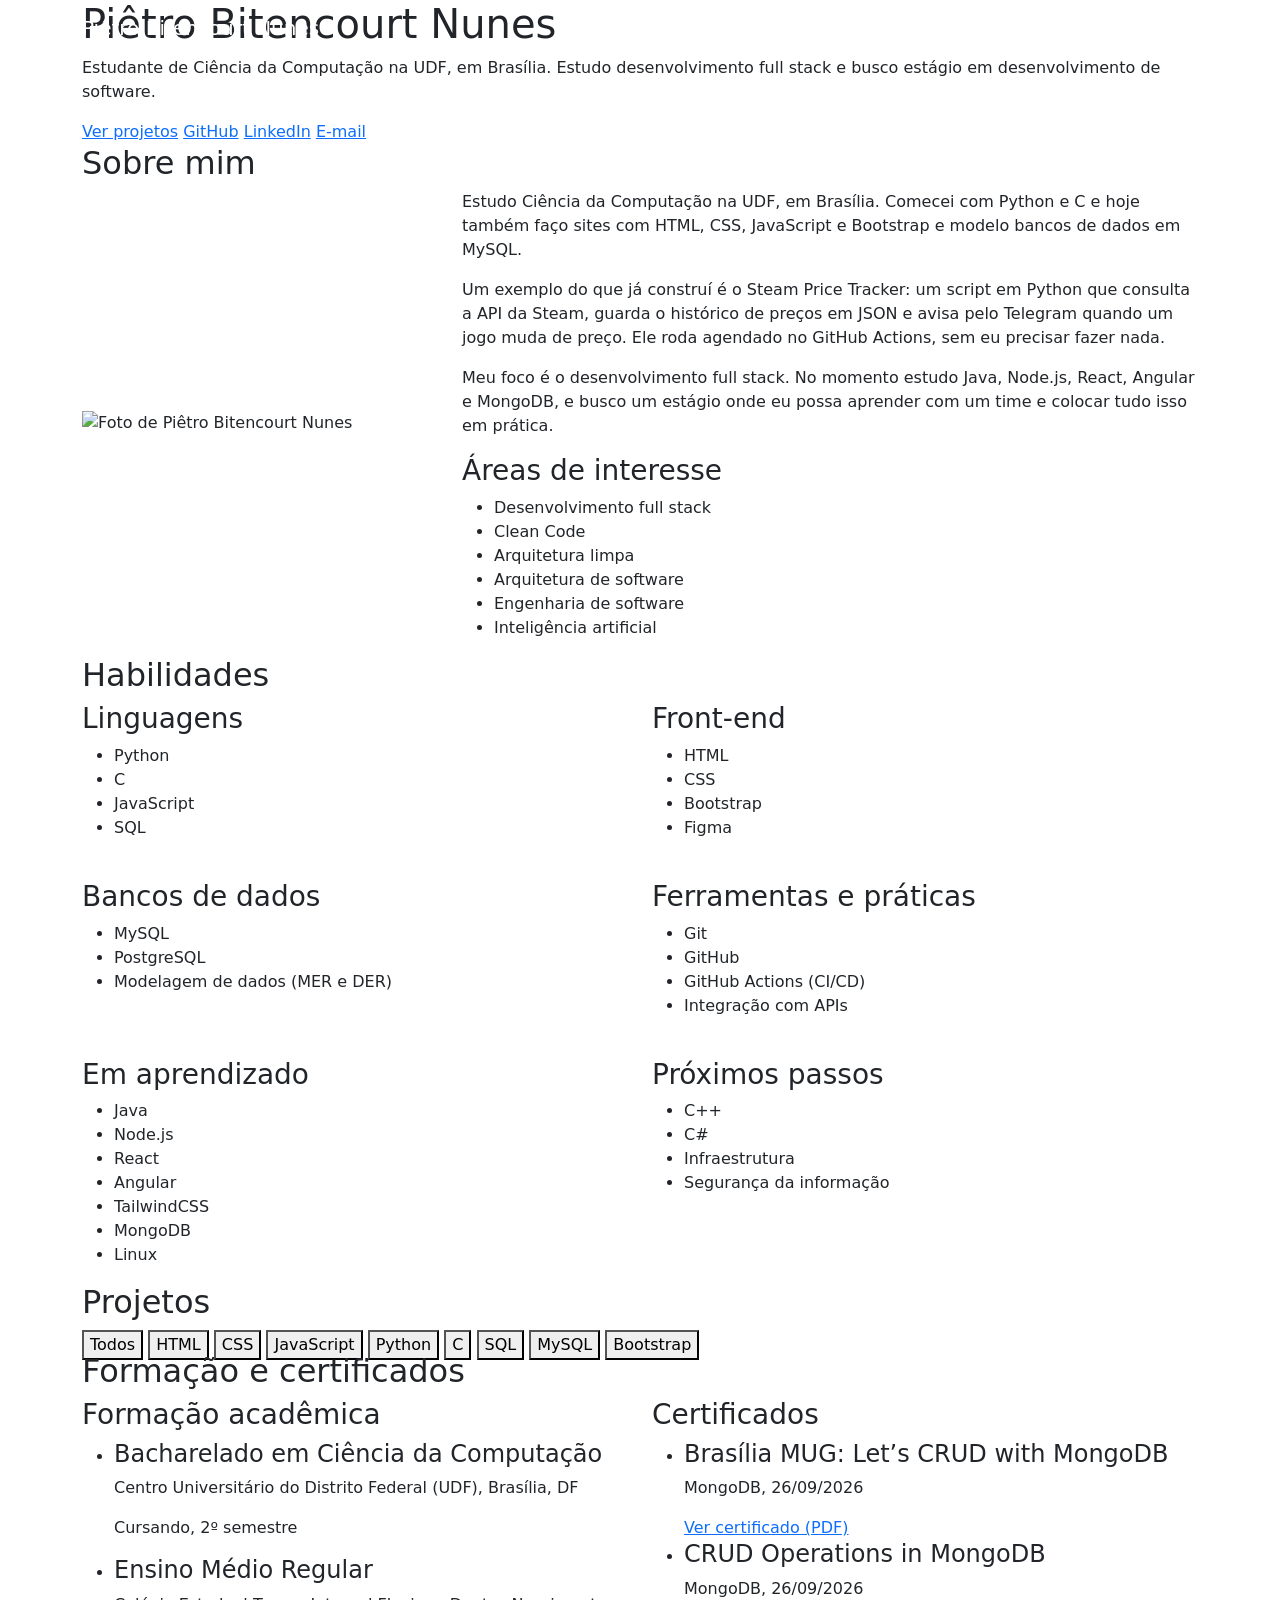
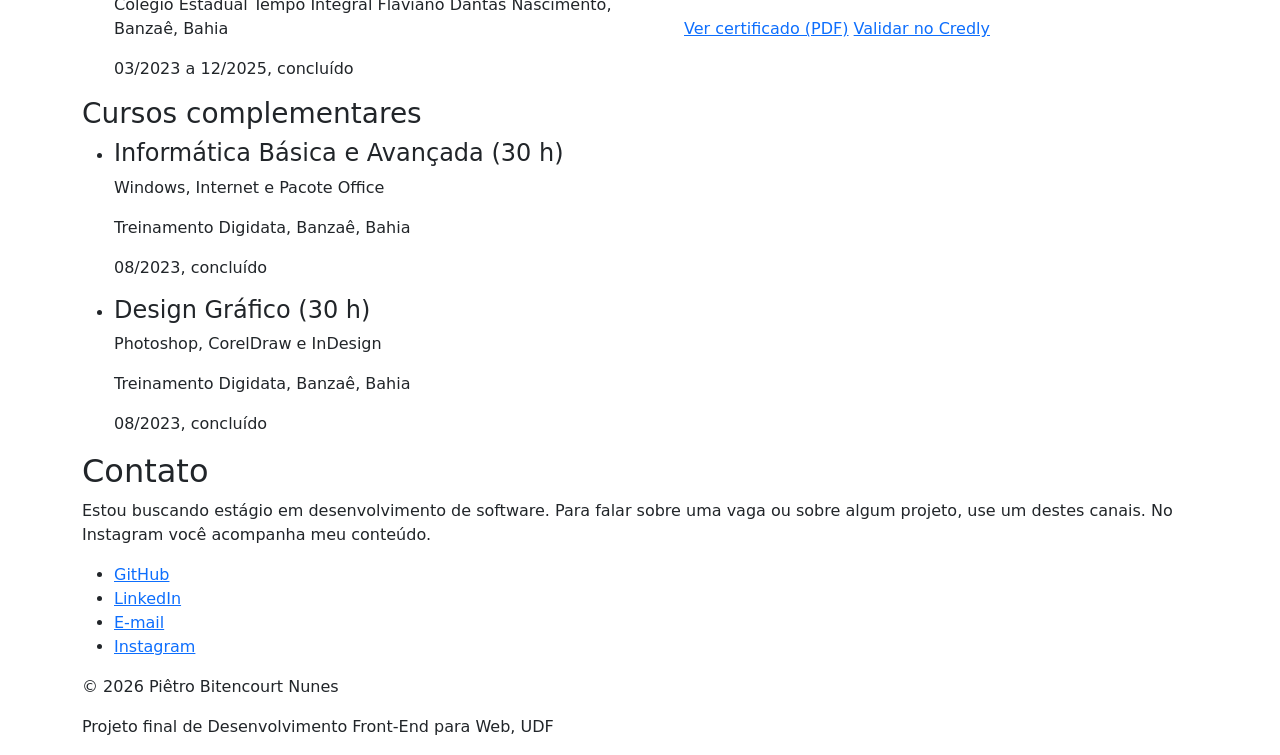
==== 05-portfolio/index.html @ f3954d25 "feat: implementa o código index.html, com código base" ====
<!DOCTYPE html>
<!--
  ============================================================
  PORTFÓLIO — Piêtro Bitencourt Nunes
  Projeto Final · Desenvolvimento Front-End para Web
  ============================================================
  Classes sem estilo do Bootstrap (inicio-links, lista-chips, lista-formacao,
  lista-certificados, lista-contatos, filtros, btn-filtro...) são "ganchos"
  para o css/style.css. Os ids são ganchos para o js/main.js.
-->
<html lang="pt-BR">

<head>
  <meta charset="UTF-8">
  <meta name="viewport" content="width=device-width, initial-scale=1">
  <!-- Cor da barra do navegador no celular (mesmo azul-marinho do site). -->
  <meta name="theme-color" content="#0F1B33">
  <title>Piêtro Bitencourt Nunes — Portfólio</title>
  <meta name="description" content="Portfólio de Piêtro Bitencourt Nunes, estudante de Ciência da Computação na UDF com foco em desenvolvimento full stack.">

  <link rel="icon" href="img/favicon.svg" type="image/svg+xml">
  <link rel="icon" href="img/favicon.png" sizes="192x192">
  <link rel="apple-touch-icon" href="img/apple-touch-icon.png">

  <!-- Fontes: só os pesos que o site usa (carrega mais rápido). -->
  <link rel="preconnect" href="https://fonts.googleapis.com">
  <link rel="preconnect" href="https://fonts.gstatic.com" crossorigin>
  <link href="https://fonts.googleapis.com/css2?family=Newsreader:opsz,wght@6..72,400..700&family=Public+Sans:wght@400..600&display=swap" rel="stylesheet">

  <link href="https://cdn.jsdelivr.net/npm/bootstrap@5.3.9/dist/css/bootstrap.min.css" rel="stylesheet" integrity="sha384-yEPZ7jP9S0QKiUQ0m3jjsO4ProIW7wvR9gXkI7JOGa2XVsw53Yke2bsdkBbjmmiX" crossorigin="anonymous">

  <link rel="stylesheet" href="css/style.css">
</head>

<body>

  <a class="visually-hidden-focusable" href="#conteudo">Pular para o conteúdo</a>

  <!-- ============ CABEÇALHO / MENU ============ -->
  <header>
    <nav class="navbar navbar-expand-lg fixed-top" data-bs-theme="dark" aria-label="Navegação principal">
      <div class="container">
        <a class="navbar-brand" href="#inicio">Piêtro Bitencourt Nunes</a>

        <button class="navbar-toggler" type="button" data-bs-toggle="collapse" data-bs-target="#menu"
          aria-controls="menu" aria-expanded="false" aria-label="Abrir ou fechar o menu">
          <span class="navbar-toggler-icon"></span>
        </button>

        <div class="collapse navbar-collapse" id="menu">
          <ul class="navbar-nav ms-auto">
            <li class="nav-item"><a class="nav-link" href="#sobre">Sobre mim</a></li>
            <li class="nav-item"><a class="nav-link" href="#habilidades">Habilidades</a></li>
            <li class="nav-item"><a class="nav-link" href="#projetos">Projetos</a></li>
            <li class="nav-item"><a class="nav-link" href="#formacao">Formação</a></li>
            <li class="nav-item"><a class="nav-link" href="#contato">Contato</a></li>
          </ul>
        </div>
      </div>
    </nav>
  </header>


  <main id="conteudo">

    <!-- ---------- INÍCIO ---------- -->
    <section id="inicio">
      <div class="container">
        <h1>Piêtro Bitencourt Nunes</h1>
        <p class="inicio-texto">Estudante de Ciência da Computação na UDF, em Brasília. Estudo desenvolvimento full stack e busco estágio em desenvolvimento de software.</p>

        <div class="inicio-links">
          <a href="#projetos">Ver projetos</a>
          <a href="https://github.com/pietrobitencourt" target="_blank" rel="noopener">GitHub</a>
          <a href="https://www.linkedin.com/in/piiettrosz/" target="_blank" rel="noopener">LinkedIn</a>
          <a href="mailto:pietronbitencourt@gmail.com">E-mail</a>
        </div>
      </div>
    </section>

    <!-- ---------- SOBRE MIM ---------- -->
    <section id="sobre">
      <div class="container">
        <h2>Sobre mim</h2>

        <div class="row align-items-center g-4">
          <div class="col-md-4">
            <img src="img/perfil.jpg" alt="Foto de Piêtro Bitencourt Nunes" class="img-fluid" width="420" height="420">
          </div>
          <div class="col-md-8">
            <p>Estudo Ciência da Computação na UDF, em Brasília. Comecei com Python e C e hoje também faço sites com HTML, CSS, JavaScript e Bootstrap e modelo bancos de dados em MySQL.</p>
            <p>Um exemplo do que já construí é o Steam Price Tracker: um script em Python que consulta a API da Steam, guarda o histórico de preços em JSON e avisa pelo Telegram quando um jogo muda de preço. Ele roda agendado no GitHub Actions, sem eu precisar fazer nada.</p>
            <p>Meu foco é o desenvolvimento full stack. No momento estudo Java, Node.js, React, Angular e MongoDB, e busco um estágio onde eu possa aprender com um time e colocar tudo isso em prática.</p>

            <h3>Áreas de interesse</h3>
            <ul class="lista-chips">
              <li>Desenvolvimento full stack</li>
              <li>Clean Code</li>
              <li>Arquitetura limpa</li>
              <li>Arquitetura de software</li>
              <li>Engenharia de software</li>
              <li>Inteligência artificial</li>
            </ul>
          </div>
        </div>
      </div>
    </section>

    <!-- ---------- HABILIDADES ---------- -->
    <section id="habilidades">
      <div class="container">
        <h2>Habilidades</h2>

        <!-- Um único row com todos os blocos: no desktop ficam dois por linha. -->
        <div class="row g-4">
          <div class="col-md-6">
            <h3>Linguagens</h3>
            <ul class="lista-chips">
              <li>Python</li>
              <li>C</li>
              <li>JavaScript</li>
              <li>SQL</li>
            </ul>
          </div>

          <div class="col-md-6">
            <h3>Front-end</h3>
            <ul class="lista-chips">
              <li>HTML</li>
              <li>CSS</li>
              <li>Bootstrap</li>
              <li>Figma</li>
            </ul>
          </div>

          <div class="col-md-6">
            <h3>Bancos de dados</h3>
            <ul class="lista-chips">
              <li>MySQL</li>
              <li>PostgreSQL</li>
              <li>Modelagem de dados (MER e DER)</li>
            </ul>
          </div>

          <div class="col-md-6">
            <h3>Ferramentas e práticas</h3>
            <ul class="lista-chips">
              <li>Git</li>
              <li>GitHub</li>
              <li>GitHub Actions (CI/CD)</li>
              <li>Integração com APIs</li>
            </ul>
          </div>

          <div class="col-md-6">
            <h3>Em aprendizado</h3>
            <ul class="lista-chips">
              <li>Java</li>
              <li>Node.js</li>
              <li>React</li>
              <li>Angular</li>
              <li>TailwindCSS</li>
              <li>MongoDB</li>
              <li>Linux</li>
            </ul>
          </div>

          <div class="col-md-6">
            <h3>Próximos passos</h3>
            <ul class="lista-chips">
              <li>C++</li>
              <li>C#</li>
              <li>Infraestrutura</li>
              <li>Segurança da informação</li>
            </ul>
          </div>
        </div>
      </div>
    </section>


    <!-- ---------- PROJETOS ---------- -->
    <section id="projetos">
      <div class="container">
        <h2>Projetos</h2>

        <!-- aria-pressed informa a leitores de tela qual filtro está ativo (o JS troca true/false). -->
        <div class="filtros" role="group" aria-label="Filtrar projetos por tecnologia">
          <button type="button" class="btn-filtro ativo" data-filtro="todos" aria-pressed="true">Todos</button>
          <button type="button" class="btn-filtro" data-filtro="HTML" aria-pressed="false">HTML</button>
          <button type="button" class="btn-filtro" data-filtro="CSS" aria-pressed="false">CSS</button>
          <button type="button" class="btn-filtro" data-filtro="JavaScript" aria-pressed="false">JavaScript</button>
          <button type="button" class="btn-filtro" data-filtro="Python" aria-pressed="false">Python</button>
          <button type="button" class="btn-filtro" data-filtro="C" aria-pressed="false">C</button>
          <button type="button" class="btn-filtro" data-filtro="SQL" aria-pressed="false">SQL</button>
          <button type="button" class="btn-filtro" data-filtro="MySQL" aria-pressed="false">MySQL</button>
          <button type="button" class="btn-filtro" data-filtro="Bootstrap" aria-pressed="false">Bootstrap</button>
        </div>

        <!-- O JS escreve aqui "Mostrando 3 projetos"; aria-live faz o leitor de tela anunciar a mudança. -->
        <p class="filtros-resumo" id="resumo-filtro" aria-live="polite"></p>

        <!-- Começa vazia: o JS cria um card para cada objeto de js/projetos.js. -->
        <div class="row g-4" id="lista-projetos"></div>
      </div>
    </section>

    <!-- ---------- FORMAÇÃO E CERTIFICADOS ---------- -->
    <section id="formacao">
      <div class="container">
        <h2>Formação e certificados</h2>

        <div class="row g-4">
          <div class="col-md-6">
            <h3>Formação acadêmica</h3>
            <ul class="lista-formacao">
              <li>
                <h4>Bacharelado em Ciência da Computação</h4>
                <p>Centro Universitário do Distrito Federal (UDF), Brasília, DF</p>
                <p>Cursando, 2º semestre</p>
              </li>
              <li>
                <h4>Ensino Médio Regular</h4>
                <p>Colégio Estadual Tempo Integral Flaviano Dantas Nascimento, Banzaê, Bahia</p>
                <p><time datetime="2023-03">03/2023</time> a <time datetime="2025-12">12/2025</time>, concluído</p>
              </li>
            </ul>

            <h3>Cursos complementares</h3>
            <ul class="lista-formacao">
              <li>
                <h4>Informática Básica e Avançada (30 h)</h4>
                <p>Windows, Internet e Pacote Office</p>
                <p>Treinamento Digidata, Banzaê, Bahia</p>
                <p><time datetime="2023-08">08/2023</time>, concluído</p>
              </li>
              <li>
                <h4>Design Gráfico (30 h)</h4>
                <p>Photoshop, CorelDraw e InDesign</p>
                <p>Treinamento Digidata, Banzaê, Bahia</p>
                <p><time datetime="2023-08">08/2023</time>, concluído</p>
              </li>
            </ul>
          </div>

          <div class="col-md-6">
            <h3>Certificados</h3>
            <ul class="lista-certificados">
              <li>
                <h4>Brasília MUG: Let’s CRUD with MongoDB</h4>
                <p>MongoDB, <time datetime="2026-09-26">26/09/2026</time></p>
                <a href="docs/certificado-mongodb-brasilia-mug.pdf" target="_blank" rel="noopener">Ver certificado (PDF)</a>
              </li>
              <li>
                <h4>CRUD Operations in MongoDB</h4>
                <p>MongoDB, <time datetime="2026-09-26">26/09/2026</time></p>
                <a href="docs/certificado-mongodb-crud-operations.pdf" target="_blank" rel="noopener">Ver certificado (PDF)</a>
                <a href="https://www.credly.com/badges/4a0df22b-ad01-4c50-a79a-6b9bf688bc6a" target="_blank" rel="noopener">Validar no Credly</a>
              </li>
            </ul>
          </div>
        </div>
      </div>
    </section>

    <!-- ---------- CONTATO ---------- -->
    <section id="contato">
      <div class="container">
        <h2>Contato</h2>
        <p>Estou buscando estágio em desenvolvimento de software. Para falar sobre uma vaga ou sobre algum projeto, use um destes canais. No Instagram você acompanha meu conteúdo.</p>

        <ul class="lista-contatos">
          <li><a href="https://github.com/pietrobitencourt" target="_blank" rel="noopener">GitHub</a></li>
          <li><a href="https://www.linkedin.com/in/piiettrosz/" target="_blank" rel="noopener">LinkedIn</a></li>
          <li><a href="mailto:pietronbitencourt@gmail.com">E-mail</a></li>
          <li><a href="https://instagram.com/piiettrosz" target="_blank" rel="noopener">Instagram</a></li>
        </ul>
      </div>
    </section>
  </main>

  <!-- ============ RODAPÉ ============ -->
  <footer>
    <div class="container">
      <p>&copy; 2026 Piêtro Bitencourt Nunes</p>
      <p>Projeto final de Desenvolvimento Front-End para Web, UDF</p>
    </div>
  </footer>

  <!-- ============ MODAL DE DETALHES DO PROJETO ============ -->
  <div class="modal fade" id="modal-projeto" tabindex="-1" aria-labelledby="modal-titulo" aria-hidden="true">
    <div class="modal-dialog modal-dialog-centered modal-dialog-scrollable">
      <div class="modal-content">
        <div class="modal-header">
          <h3 class="modal-title fs-5" id="modal-titulo"></h3>
          <button type="button" class="btn-close" data-bs-dismiss="modal" aria-label="Fechar"></button>
        </div>
        <div class="modal-body">
          <p id="modal-descricao"></p>
          <ul id="modal-subprojetos"></ul>
        </div>
        <div class="modal-footer">
          <a id="modal-repo" href="#" target="_blank" rel="noopener">Abrir repositório completo</a>
        </div>
      </div>
    </div>
  </div>


  <script src="https://cdn.jsdelivr.net/npm/bootstrap@5.3.9/dist/js/bootstrap.bundle.min.js" integrity="sha384-WyOxWvTyr1QaMPfiPJSv76iReVthorl5uWlFtZPyK0IEB0hGzo9y5Bp9mYanr8Bu" crossorigin="anonymous"></script>

  <script src="js/projetos.js" defer></script>
  <script src="js/main.js" defer></script>
</body>

</html>
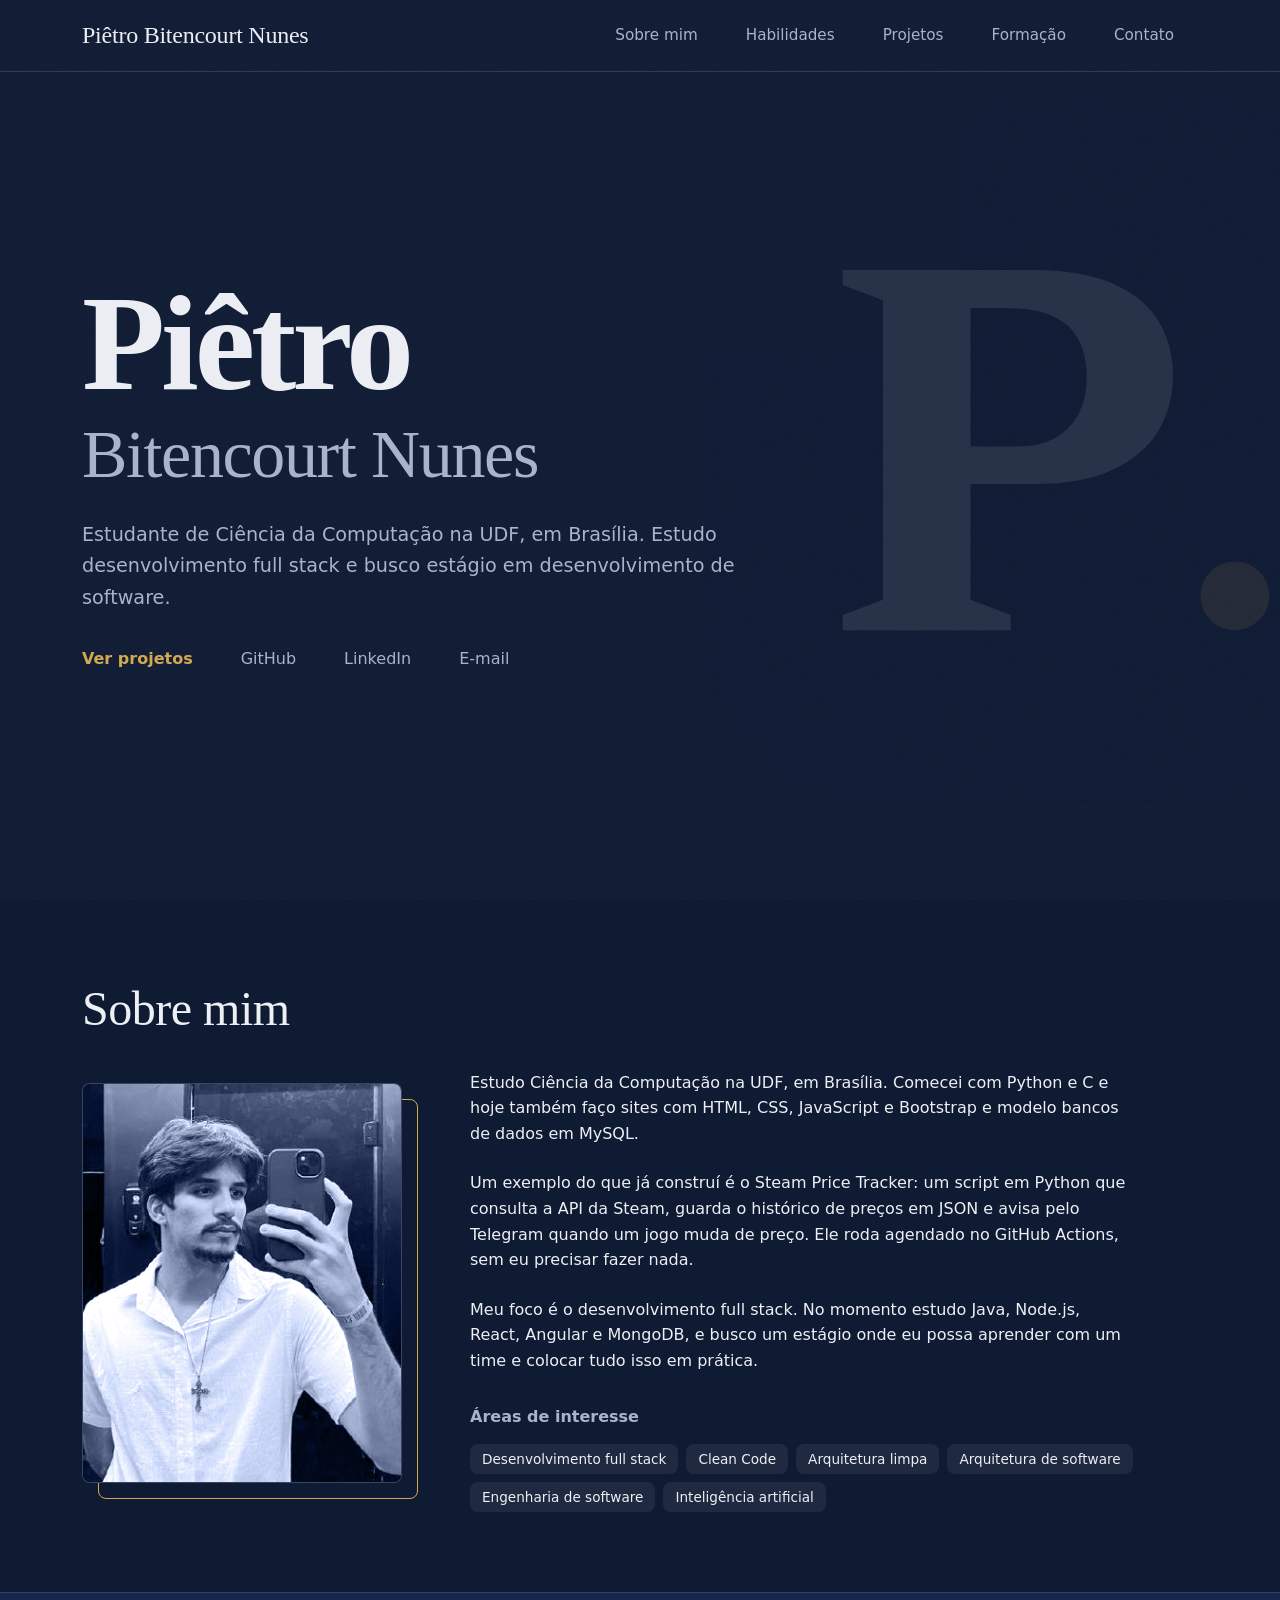
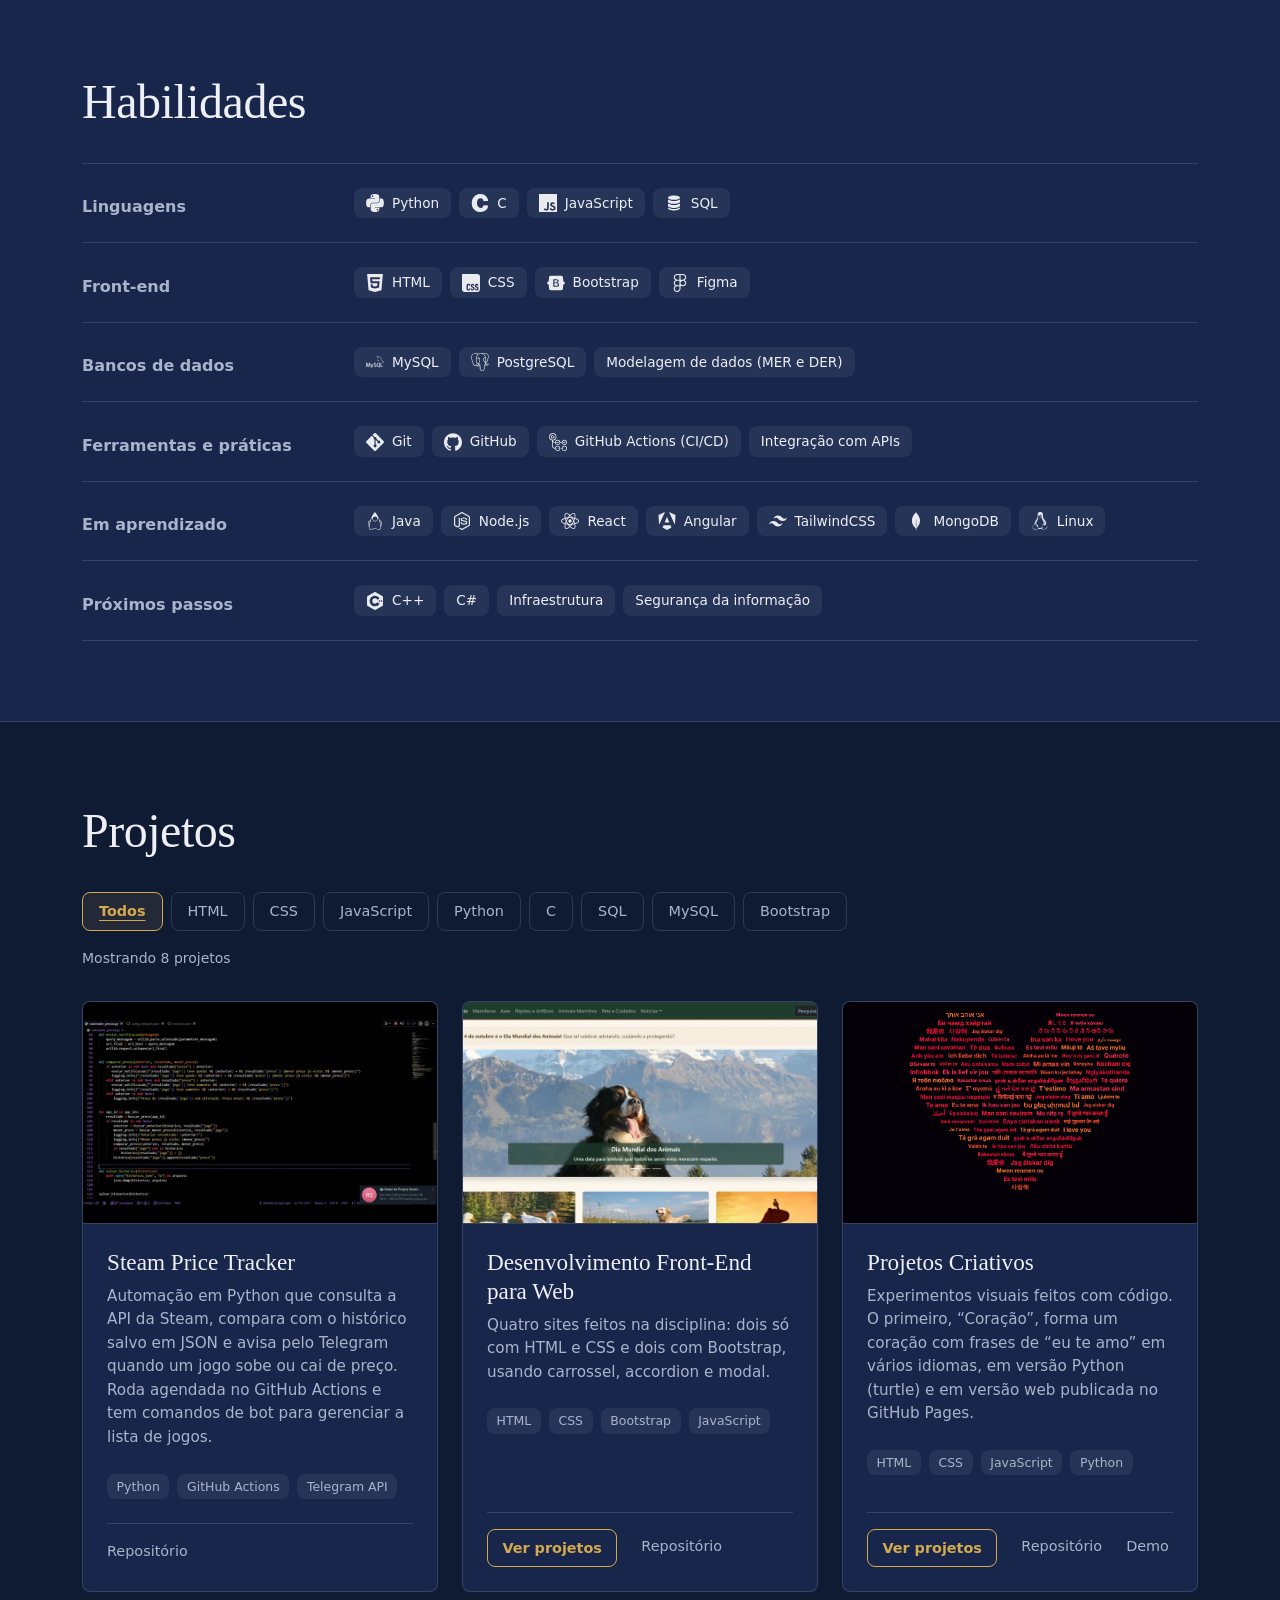
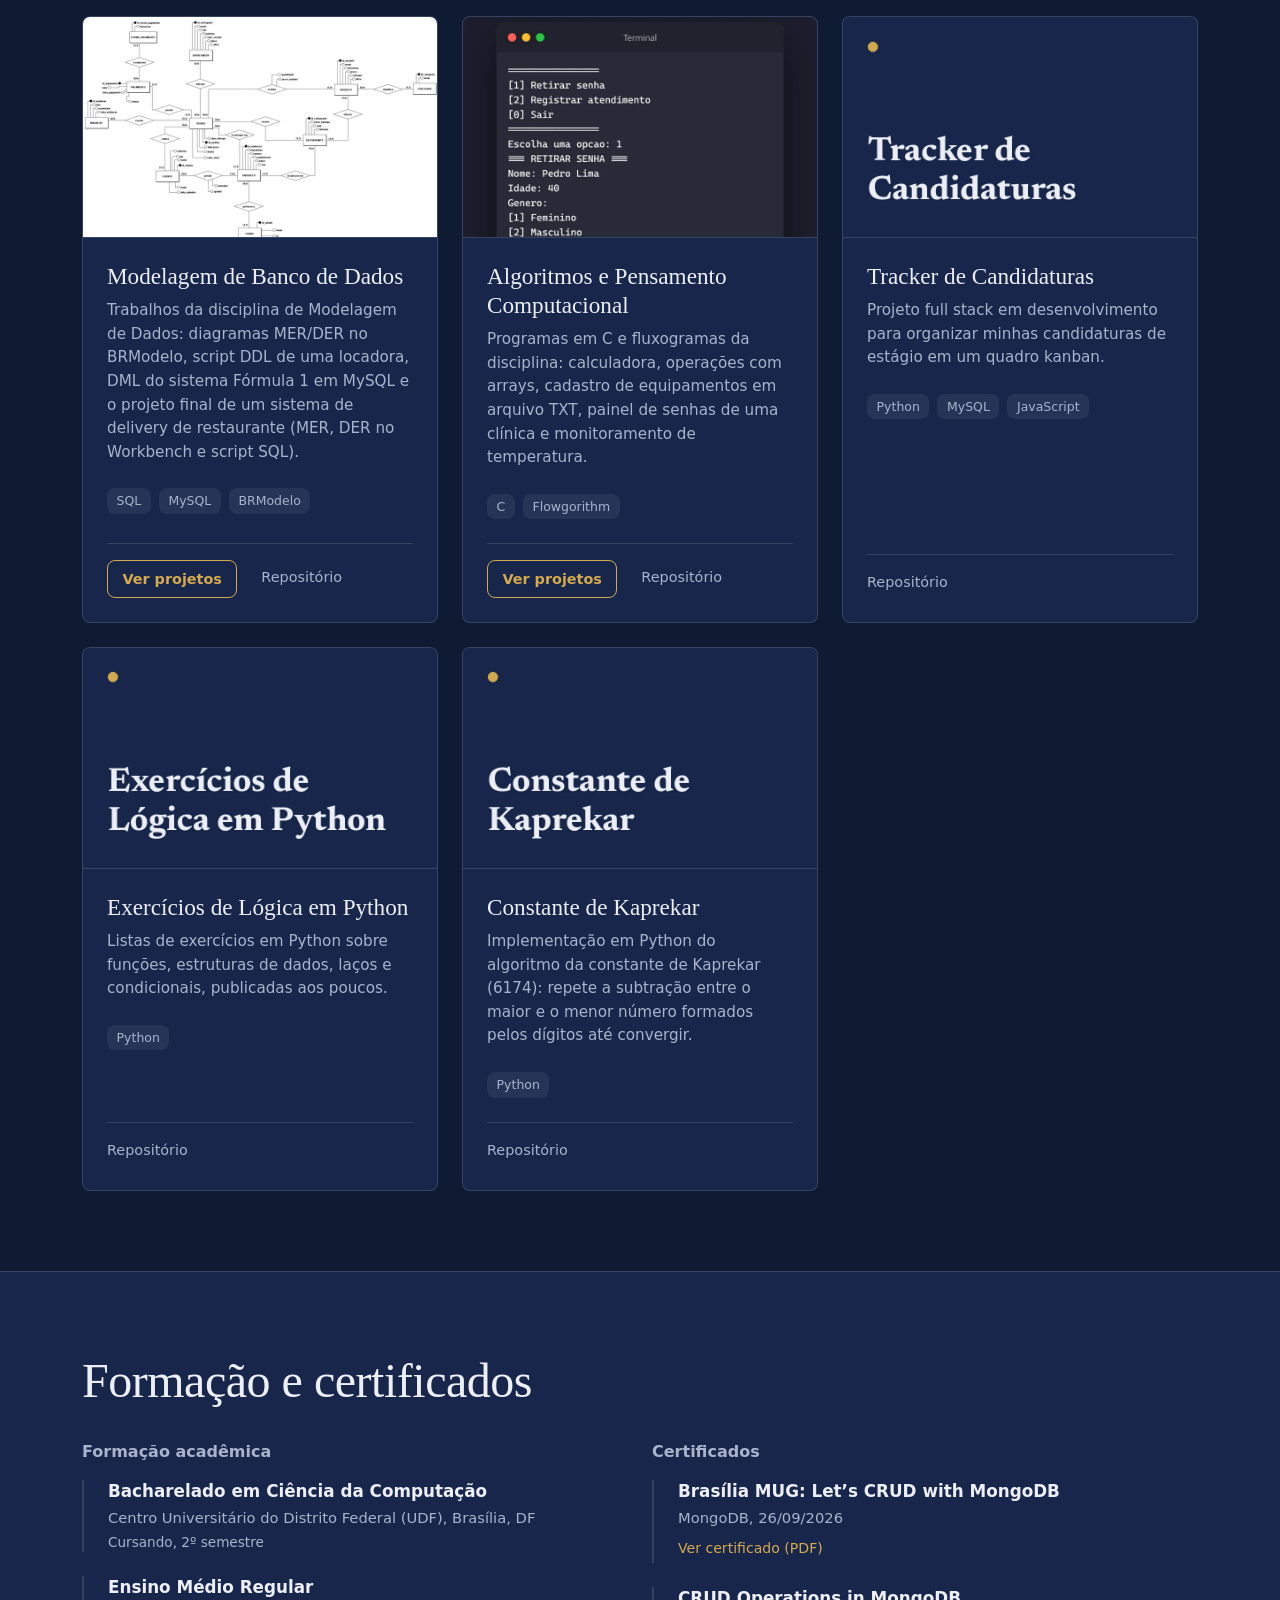
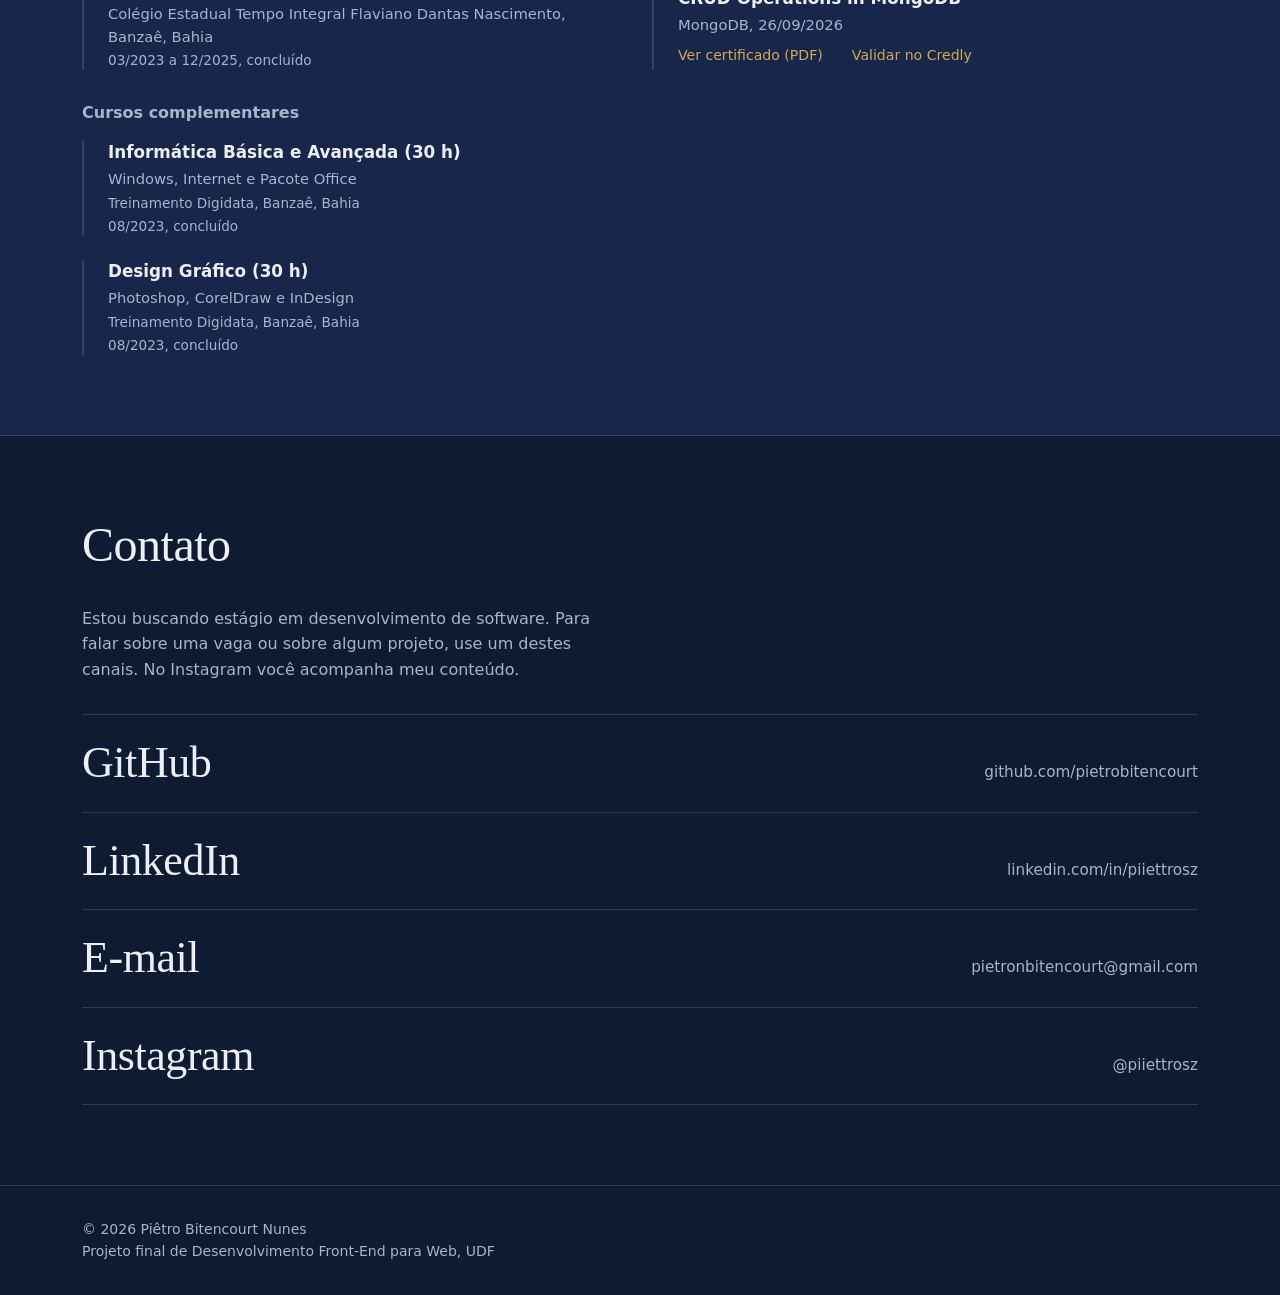
==== commit d2e10ce4: "feat(portfolio): adiciona ícones das tecnologias na seção de habilidades" ====
--- a/05-portfolio/index.html
+++ b/05-portfolio/index.html
@@ -65,8 +65,13 @@
 
     <!-- ---------- INÍCIO ---------- -->
     <section id="inicio">
-      <div class="container">
-        <h1>Piêtro Bitencourt Nunes</h1>
+      <!-- Letra "P" do favicon, enorme e quase transparente, como marca de fundo.
+           É decorativa: alt vazio e aria-hidden para leitores de tela ignorarem. -->
+      <img class="inicio-marca" src="img/favicon.svg" alt="" aria-hidden="true" width="512" height="512">
+
+      <div class="container">
+        <!-- O nome em dois blocos: o primeiro nome é o protagonista. -->
+        <h1><span class="nome">Piêtro</span> <span class="sobrenome">Bitencourt Nunes</span></h1>
         <p class="inicio-texto">Estudante de Ciência da Computação na UDF, em Brasília. Estudo desenvolvimento full stack e busco estágio em desenvolvimento de software.</p>
 
         <div class="inicio-links">
@@ -83,9 +88,12 @@
       <div class="container">
         <h2>Sobre mim</h2>
 
-        <div class="row align-items-center g-4">
+        <div class="row align-items-center g-4 g-lg-5">
           <div class="col-md-4">
-            <img src="img/perfil.jpg" alt="Foto de Piêtro Bitencourt Nunes" class="img-fluid" width="420" height="420">
+            <!-- figure: o CSS usa a moldura dourada deslocada e o tom azul da foto. -->
+            <figure class="retrato">
+              <img src="img/perfil.jpg" alt="Foto de Piêtro Bitencourt Nunes" class="img-fluid" width="420" height="420">
+            </figure>
           </div>
           <div class="col-md-8">
             <p>Estudo Ciência da Computação na UDF, em Brasília. Comecei com Python e C e hoje também faço sites com HTML, CSS, JavaScript e Bootstrap e modelo bancos de dados em MySQL.</p>
@@ -111,64 +119,65 @@
       <div class="container">
         <h2>Habilidades</h2>
 
-        <!-- Um único row com todos os blocos: no desktop ficam dois por linha. -->
-        <div class="row g-4">
-          <div class="col-md-6">
+        <!-- Uma linha por categoria: rótulo à esquerda, tecnologias à direita
+             (no celular, uma embaixo da outra). -->
+        <div class="habilidades-lista">
+          <div class="habilidade">
             <h3>Linguagens</h3>
             <ul class="lista-chips">
-              <li>Python</li>
-              <li>C</li>
-              <li>JavaScript</li>
-              <li>SQL</li>
-            </ul>
-          </div>
-
-          <div class="col-md-6">
+              <li><img class="icone" src="img/icons/python.svg" alt="" width="16" height="16">Python</li>
+              <li><img class="icone" src="img/icons/c.svg" alt="" width="16" height="16">C</li>
+              <li><img class="icone" src="img/icons/javascript.svg" alt="" width="16" height="16">JavaScript</li>
+              <li><img class="icone" src="img/icons/sql.svg" alt="" width="16" height="16">SQL</li>
+            </ul>
+          </div>
+
+          <div class="habilidade">
             <h3>Front-end</h3>
             <ul class="lista-chips">
-              <li>HTML</li>
-              <li>CSS</li>
-              <li>Bootstrap</li>
-              <li>Figma</li>
-            </ul>
-          </div>
-
-          <div class="col-md-6">
+              <li><img class="icone" src="img/icons/html5.svg" alt="" width="16" height="16">HTML</li>
+              <li><img class="icone" src="img/icons/css.svg" alt="" width="16" height="16">CSS</li>
+              <li><img class="icone" src="img/icons/bootstrap.svg" alt="" width="16" height="16">Bootstrap</li>
+              <li><img class="icone" src="img/icons/figma.svg" alt="" width="16" height="16">Figma</li>
+            </ul>
+          </div>
+
+          <div class="habilidade">
             <h3>Bancos de dados</h3>
             <ul class="lista-chips">
-              <li>MySQL</li>
-              <li>PostgreSQL</li>
+              <li><img class="icone" src="img/icons/mysql.svg" alt="" width="16" height="16">MySQL</li>
+              <li><img class="icone" src="img/icons/postgresql.svg" alt="" width="16" height="16">PostgreSQL</li>
               <li>Modelagem de dados (MER e DER)</li>
             </ul>
           </div>
 
-          <div class="col-md-6">
+          <div class="habilidade">
             <h3>Ferramentas e práticas</h3>
             <ul class="lista-chips">
-              <li>Git</li>
-              <li>GitHub</li>
-              <li>GitHub Actions (CI/CD)</li>
+              <li><img class="icone" src="img/icons/git.svg" alt="" width="16" height="16">Git</li>
+              <li><img class="icone" src="img/icons/github.svg" alt="" width="16" height="16">GitHub</li>
+              <li><img class="icone" src="img/icons/githubactions.svg" alt="" width="16" height="16">GitHub Actions (CI/CD)</li>
               <li>Integração com APIs</li>
             </ul>
           </div>
 
-          <div class="col-md-6">
+          <div class="habilidade">
             <h3>Em aprendizado</h3>
             <ul class="lista-chips">
-              <li>Java</li>
-              <li>Node.js</li>
-              <li>React</li>
-              <li>Angular</li>
-              <li>TailwindCSS</li>
-              <li>MongoDB</li>
-              <li>Linux</li>
-            </ul>
-          </div>
-
-          <div class="col-md-6">
+              <li><img class="icone" src="img/icons/openjdk.svg" alt="" width="16" height="16">Java</li>
+              <li><img class="icone" src="img/icons/nodedotjs.svg" alt="" width="16" height="16">Node.js</li>
+              <li><img class="icone" src="img/icons/react.svg" alt="" width="16" height="16">React</li>
+              <li><img class="icone" src="img/icons/angular.svg" alt="" width="16" height="16">Angular</li>
+              <li><img class="icone" src="img/icons/tailwindcss.svg" alt="" width="16" height="16">TailwindCSS</li>
+              <li><img class="icone" src="img/icons/mongodb.svg" alt="" width="16" height="16">MongoDB</li>
+              <li><img class="icone" src="img/icons/linux.svg" alt="" width="16" height="16">Linux</li>
+            </ul>
+          </div>
+
+          <div class="habilidade">
             <h3>Próximos passos</h3>
             <ul class="lista-chips">
-              <li>C++</li>
+              <li><img class="icone" src="img/icons/cplusplus.svg" alt="" width="16" height="16">C++</li>
               <li>C#</li>
               <li>Infraestrutura</li>
               <li>Segurança da informação</li>
@@ -202,6 +211,12 @@
 
         <!-- Começa vazia: o JS cria um card para cada objeto de js/projetos.js. -->
         <div class="row g-4" id="lista-projetos"></div>
+
+        <!-- Quem navega sem JavaScript vê isto em vez de uma lista vazia. -->
+        <noscript>
+          <p>Os projetos são exibidos com JavaScript. Veja todos no
+            <a href="https://github.com/pietrobitencourt?tab=repositories" target="_blank" rel="noopener">meu GitHub</a>.</p>
+        </noscript>
       </div>
     </section>
 
@@ -267,13 +282,34 @@
     <section id="contato">
       <div class="container">
         <h2>Contato</h2>
-        <p>Estou buscando estágio em desenvolvimento de software. Para falar sobre uma vaga ou sobre algum projeto, use um destes canais. No Instagram você acompanha meu conteúdo.</p>
-
+        <p class="contato-texto">Estou buscando estágio em desenvolvimento de software. Para falar sobre uma vaga ou sobre algum projeto, use um destes canais. No Instagram você acompanha meu conteúdo.</p>
+
+        <!-- Cada linha inteira é um link: nome do canal + endereço. -->
         <ul class="lista-contatos">
-          <li><a href="https://github.com/pietrobitencourt" target="_blank" rel="noopener">GitHub</a></li>
-          <li><a href="https://www.linkedin.com/in/piiettrosz/" target="_blank" rel="noopener">LinkedIn</a></li>
-          <li><a href="mailto:pietronbitencourt@gmail.com">E-mail</a></li>
-          <li><a href="https://instagram.com/piiettrosz" target="_blank" rel="noopener">Instagram</a></li>
+          <li>
+            <a href="https://github.com/pietrobitencourt" target="_blank" rel="noopener">
+              <span class="contato-nome">GitHub</span>
+              <span class="contato-endereco">github.com/pietrobitencourt</span>
+            </a>
+          </li>
+          <li>
+            <a href="https://www.linkedin.com/in/piiettrosz/" target="_blank" rel="noopener">
+              <span class="contato-nome">LinkedIn</span>
+              <span class="contato-endereco">linkedin.com/in/piiettrosz</span>
+            </a>
+          </li>
+          <li>
+            <a href="mailto:pietronbitencourt@gmail.com">
+              <span class="contato-nome">E-mail</span>
+              <span class="contato-endereco">pietronbitencourt@gmail.com</span>
+            </a>
+          </li>
+          <li>
+            <a href="https://instagram.com/piiettrosz" target="_blank" rel="noopener">
+              <span class="contato-nome">Instagram</span>
+              <span class="contato-endereco">@piiettrosz</span>
+            </a>
+          </li>
         </ul>
       </div>
     </section>
--- a/05-portfolio/css/style.css
+++ b/05-portfolio/css/style.css
@@ -0,0 +1,1036 @@
+/* ============================================================
+   css/style.css — PORTFÓLIO — Piêtro Bitencourt Nunes
+   ============================================================
+
+   ÍNDICE
+    1. Variáveis (tokens)
+    2. Base e Bootstrap
+    3. Acessibilidade e foco
+    4. Utilitários de seção
+    5. Menu (navbar)
+    6. Início
+    7. Sobre mim
+    8. Habilidades e chips
+    9. Projetos: filtros e cards
+   10. Modal
+   11. Formação e certificados
+   12. Contato e rodapé
+   13. Responsivo
+   14. Camada visual (textura de fundo e entrada do início)
+   ============================================================ */
+
+
+/* ============================================================
+                    1. VARIÁVEIS (tokens)
+   ============================================================ */
+:root {
+  /* Cores */
+  --cor-fundo: #0F1B33;          /* azul-marinho do site */
+  --cor-superficie: #17264A;     /* blocos um pouco mais claros que o fundo */
+  --cor-texto: #EDEFF5;          /* branco levemente azulado */
+  --cor-texto-suave: #A9B4CC;    /* textos secundários */
+  --cor-destaque: #D4A94F;       /* dourado */
+  --cor-destaque-hover: #E3BE6F; /* dourado um pouco mais claro (hover) */
+  --cor-borda: rgba(237, 239, 245, 0.14);
+
+  /* Tipografia */
+  --fonte-titulo: "Newsreader", Georgia, serif;
+  --fonte-texto: "Public Sans", system-ui, sans-serif;
+
+  /* Espaçamento: múltiplos de 8px */
+  --espaco-1: 0.5rem;   /*  8px */
+  --espaco-2: 1rem;     /* 16px */
+  --espaco-3: 1.5rem;   /* 24px */
+  --espaco-4: 2rem;     /* 32px */
+  --espaco-6: 3rem;     /* 48px */
+  --espaco-8: 4rem;     /* 64px */
+
+  /* Outros */
+  --raio: 0.5rem;
+  --altura-navbar: 4.5rem;
+  --transicao: 0.25s ease;
+}
+
+
+/* ============================================================
+                    2. BASE E BOOTSTRAP
+   ============================================================ */
+:root {
+  --bs-body-bg: var(--cor-fundo);
+  --bs-body-color: var(--cor-texto);
+  --bs-body-font-family: var(--fonte-texto);
+  /* No Bootstrap 5.3 a cor dos links usa a versão RGB (números separados por vírgula). */
+  --bs-link-color-rgb: 212, 169, 79;
+  --bs-link-hover-color-rgb: 227, 190, 111;
+  --bs-border-color: var(--cor-borda);
+  --bs-border-radius: var(--raio);
+
+  color-scheme: dark;
+}
+
+html {
+  scroll-behavior: smooth;
+  scroll-padding-top: var(--altura-navbar); /* compensa a navbar fixa nos links #seção */
+}
+
+body {
+  background-color: var(--cor-fundo);
+  color: var(--cor-texto);
+  font-family: var(--fonte-texto);
+  line-height: 1.6;
+  -webkit-font-smoothing: antialiased;
+}
+
+::selection {
+  background-color: var(--cor-destaque);
+  color: var(--cor-fundo);
+}
+
+
+h1, .h1 {
+  font-family: var(--fonte-titulo);
+  font-size: clamp(2.5rem, 6vw, 4.5rem);
+  line-height: 1.15;
+  letter-spacing: -0.02em;
+}
+
+h2, .h2 {
+  font-family: var(--fonte-titulo);
+  font-size: clamp(2rem, 4vw, 3rem);
+  line-height: 1.2;
+  letter-spacing: -0.01em;
+}
+
+/* h3 "de título" (nome de projeto, título do modal). Os h3 que funcionam como
+   rótulo de grupo (Sobre, Habilidades, Formação) ganham outro estilo mais abaixo. */
+h3, .h3 {
+  font-family: var(--fonte-titulo);
+  font-size: clamp(1.25rem, 2.4vw, 1.5rem);
+  line-height: 1.3;
+}
+
+h4, .h4 {
+  font-family: var(--fonte-titulo);
+  font-size: clamp(1.25rem, 2vw, 1.5rem);
+  line-height: 1.35;
+}
+
+a {
+  color: var(--cor-destaque);
+  text-decoration: underline;
+  text-decoration-thickness: 1px;
+  text-underline-offset: 0.25em;
+  transition: color var(--transicao), text-decoration-color var(--transicao);
+}
+
+a:hover,
+a:focus-visible {
+  color: var(--cor-destaque-hover);
+  text-decoration-thickness: 2px;
+}
+
+.nav-link,
+.navbar-brand,
+.btn {
+  text-decoration: none;
+}
+
+img,
+svg,
+video {
+  max-width: 100%;
+  height: auto;
+  display: block;
+}
+
+@media (prefers-reduced-motion: reduce) {
+  html {
+    scroll-behavior: auto;
+  }
+
+  *,
+  *::before,
+  *::after {
+    animation-duration: 0.01ms !important;
+    animation-iteration-count: 1 !important;
+    transition-duration: 0.01ms !important;
+    scroll-behavior: auto !important;
+  }
+}
+
+
+/* ============================================================
+                 3. ACESSIBILIDADE E FOCO
+   ============================================================ */
+a:focus-visible,
+button:focus-visible,
+input:focus-visible,
+select:focus-visible,
+textarea:focus-visible,
+[tabindex]:not([tabindex="-1"]):focus-visible {
+  outline: 2px solid var(--cor-destaque);
+  outline-offset: 3px;
+  border-radius: 2px;
+}
+
+/* Link "Pular para o conteúdo": sem isto ele aparece atrás da navbar fixa. */
+.visually-hidden-focusable:focus {
+  position: fixed;
+  top: var(--espaco-1);
+  left: var(--espaco-1);
+  z-index: 2000;
+  padding: var(--espaco-1) var(--espaco-2);
+  background-color: var(--cor-superficie);
+  color: var(--cor-texto);
+  border: 1px solid var(--cor-destaque);
+  border-radius: var(--raio);
+}
+
+
+/* ============================================================
+                     4. UTILITÁRIOS DE SEÇÃO
+   ============================================================ */
+section {
+  padding-block: clamp(var(--espaco-6), 8vw, calc(var(--espaco-8) * 1.25));
+  position: relative;
+}
+
+section h2 {
+  margin-bottom: var(--espaco-4); /* 32px */
+}
+
+#habilidades,
+#formacao {
+  background-color: var(--cor-superficie);
+  border-block: 1px solid var(--cor-borda);
+}
+
+/* Rótulo de grupo: usado nos h3 de Sobre, Habilidades e Formação. */
+#sobre h3,
+#habilidades h3,
+#formacao h3 {
+  font-family: var(--fonte-texto);
+  font-size: 1rem;
+  font-weight: 600;
+  line-height: 1.4;
+  color: var(--cor-texto-suave);
+  margin-bottom: var(--espaco-2);
+}
+
+#sobre h3 {
+  margin-top: var(--espaco-4);
+}
+
+.lista-formacao + h3 {
+  margin-top: var(--espaco-4);
+}
+
+
+/* ============================================================
+                        5. MENU (navbar)
+   ============================================================ */
+.navbar {
+  background-color: var(--cor-fundo);
+  border-bottom: 1px solid var(--cor-borda);
+  min-height: var(--altura-navbar);
+  padding-block: var(--espaco-1);
+}
+
+.navbar-brand {
+  font-family: var(--fonte-titulo);
+  font-size: 1.5rem;
+  font-weight: 500;
+  color: var(--cor-texto);
+  letter-spacing: -0.01em;
+  transition: color var(--transicao);
+}
+
+.navbar-brand:hover,
+.navbar-brand:focus-visible {
+  color: var(--cor-destaque);
+}
+
+.navbar .nav-link {
+  color: var(--cor-texto-suave);
+  font-size: 0.95rem;
+  font-weight: 500;
+  padding-inline: 0;
+  margin-inline: var(--espaco-2);
+  transition: color var(--transicao);
+}
+
+.navbar .nav-link:hover,
+.navbar .nav-link:focus-visible,
+.navbar .nav-link.active {
+  color: var(--cor-texto);
+}
+
+/* Barrinha do hover: o link vira referência (position: relative) e o ::after
+   é a linha, escondida com scaleX(0) e revelada no hover. */
+.navbar .nav-link,
+.inicio-links a {
+  position: relative;
+  text-decoration: none;
+}
+
+.navbar .nav-link::after,
+.inicio-links a::after {
+  content: "";
+  position: absolute;
+  left: 0;
+  bottom: 0.25rem;
+  width: 100%;
+  height: 1px;
+  background-color: var(--cor-destaque);
+  transform: scaleX(0);
+  transform-origin: left;
+  transition: transform var(--transicao);
+}
+
+.navbar .nav-link:hover::after,
+.navbar .nav-link:focus-visible::after,
+.navbar .nav-link.active::after,
+.inicio-links a:hover::after,
+.inicio-links a:focus-visible::after {
+  transform: scaleX(1);
+}
+
+.navbar-toggler {
+  border: 1px solid var(--cor-borda);
+  border-radius: var(--raio);
+  padding: 0.45rem 0.65rem;
+  transition: border-color var(--transicao);
+}
+
+.navbar-toggler:hover {
+  border-color: var(--cor-destaque);
+}
+
+.navbar-toggler:focus {
+  box-shadow: none;          /* tira o anel cinza do Bootstrap */
+}
+
+.navbar-toggler:focus-visible {
+  outline: 2px solid var(--cor-destaque);
+  outline-offset: 3px;
+}
+
+
+/* ============================================================
+                            6. INÍCIO
+   ============================================================ */
+#inicio {
+  position: relative;
+  overflow: hidden;          /* a marca de fundo não pode criar rolagem lateral */
+  min-height: 100vh;
+  min-height: 100svh;
+  padding-top: calc(var(--altura-navbar) + var(--espaco-4));
+  padding-bottom: var(--espaco-6);
+  display: flex;
+  align-items: center;
+}
+
+/* A letra "P" do favicon, enorme e quase transparente, atrás do texto. */
+.inicio-marca {
+  position: absolute;
+  right: -10%;
+  top: 50%;
+  width: min(75vw, 44rem);
+  height: auto;
+  transform: translateY(-50%);
+  opacity: 0.1;
+  pointer-events: none;
+  user-select: none;
+}
+
+#inicio .container {
+  position: relative;
+  z-index: 1;               /* texto acima da marca */
+}
+
+#inicio h1 {
+  font-size: clamp(4rem, 12vw, 8.5rem);
+  line-height: 0.95;
+  letter-spacing: -0.03em;
+  margin-bottom: var(--espaco-4);
+}
+
+#inicio h1 .nome,
+#inicio h1 .sobrenome {
+  display: block;
+}
+
+#inicio h1 .nome {
+  font-weight: 600;
+}
+
+#inicio h1 .sobrenome {
+  font-size: 0.5em;
+  font-weight: 500;
+  letter-spacing: -0.02em;
+  color: var(--cor-texto-suave);
+  margin-top: 0.2em;
+}
+
+.inicio-texto {
+  color: var(--cor-texto-suave);
+  font-size: clamp(1.1rem, 1.5vw, 1.25rem);
+  line-height: 1.65;
+  max-width: 42rem;
+  margin-bottom: var(--espaco-4);
+}
+
+.inicio-links {
+  display: flex;
+  flex-wrap: wrap;
+  align-items: center;
+  gap: var(--espaco-4);
+}
+
+.inicio-links a {
+  color: var(--cor-texto-suave);
+  font-size: 1rem;
+  font-weight: 500;
+  padding-bottom: 0.35rem;
+  transition: color var(--transicao);
+}
+
+.inicio-links a:hover,
+.inicio-links a:focus-visible {
+  color: var(--cor-texto);
+}
+
+.inicio-links a:first-child {
+  color: var(--cor-destaque);
+  font-weight: 600;
+}
+
+.inicio-links a:first-child:hover,
+.inicio-links a:first-child:focus-visible {
+  color: var(--cor-destaque-hover);
+}
+
+
+/* ============================================================
+                        7. SOBRE MIM
+   ============================================================ */
+#sobre img {
+  width: 100%;
+  max-width: 20rem;
+  aspect-ratio: 4 / 5;
+  object-fit: cover;
+  object-position: center top;
+  border-radius: var(--raio);
+  border: 1px solid var(--cor-borda);
+  background-color: var(--cor-superficie);
+}
+
+#sobre p {
+  max-width: 65ch;
+  color: var(--cor-texto);
+  margin-bottom: var(--espaco-3);
+}
+
+/* Retrato: foto em tons de azul (preto e branco + camada da cor do site) e
+   uma moldura dourada fina deslocada para baixo e para a direita. */
+.retrato {
+  position: relative;
+  max-width: 20rem;
+  margin: 0 0 var(--espaco-2);
+}
+
+.retrato::before {
+  content: "";
+  position: absolute;
+  inset: var(--espaco-2) calc(var(--espaco-2) * -1) calc(var(--espaco-2) * -1) var(--espaco-2);
+  border: 1px solid var(--cor-destaque);
+  border-radius: var(--raio);
+}
+
+.retrato img {
+  position: relative;
+  z-index: 1;
+  filter: grayscale(1) contrast(1.05) brightness(1.08);
+}
+
+.retrato::after {
+  content: "";
+  position: absolute;
+  inset: 0;
+  z-index: 2;
+  border-radius: var(--raio);
+  background-color: var(--cor-superficie);
+  mix-blend-mode: color;     /* mantém a luz da foto e troca a cor pelo azul do site */
+  opacity: 0.9;
+  pointer-events: none;
+}
+
+
+/* ============================================================
+                    8. HABILIDADES E CHIPS
+   ============================================================ */
+/* Chips não são clicáveis: sem borda (para não parecerem os botões de filtro)
+   e sem efeito de hover. */
+.lista-chips {
+  list-style: none;
+  padding: 0;
+  margin: 0;
+  display: flex;
+  flex-wrap: wrap;
+  gap: var(--espaco-1);
+}
+
+.lista-chips li {
+  display: inline-flex;
+  align-items: center;
+  gap: 0.5rem;
+  font-size: 0.85rem;
+  font-weight: 500;
+  line-height: 1.4;
+  color: var(--cor-texto);
+  background-color: rgba(237, 239, 245, 0.07);
+  border-radius: var(--raio);
+  padding: 0.35rem 0.75rem;
+}
+
+/* Ícone da tecnologia (SVG preto) pintado de branco pelo filtro, na cor do texto. */
+.icone {
+  width: 1.125rem;
+  height: 1.125rem;
+  flex: none;
+  filter: brightness(0) invert(1);
+  opacity: 0.9;
+}
+
+.projeto-tags li {
+  font-size: 0.78rem;
+  padding: 0.25rem 0.6rem;
+  color: var(--cor-texto-suave);
+}
+
+/* Habilidades em linhas: rótulo à esquerda, tecnologias à direita, linhas finas
+   separando (no celular, o rótulo fica em cima). */
+.habilidades-lista {
+  border-bottom: 1px solid var(--cor-borda);
+}
+
+.habilidade {
+  display: grid;
+  gap: var(--espaco-1);
+  padding-block: var(--espaco-3);
+  border-top: 1px solid var(--cor-borda);
+}
+
+#habilidades .habilidade h3 {
+  margin: 0;
+}
+
+@media (min-width: 768px) {
+  .habilidade {
+    grid-template-columns: minmax(10rem, 15rem) 1fr;
+    gap: var(--espaco-4);
+    align-items: baseline;
+  }
+}
+
+
+/* ============================================================
+                 9. PROJETOS: FILTROS E CARDS
+   ============================================================ */
+
+.filtros {
+  display: flex;
+  flex-wrap: wrap;
+  gap: var(--espaco-1);
+  margin-bottom: var(--espaco-2);
+}
+
+.btn-filtro {
+  font-family: var(--fonte-texto);
+  font-size: 0.9rem;
+  font-weight: 500;
+  color: var(--cor-texto-suave);
+  background-color: transparent;
+  border: 1px solid var(--cor-borda);
+  border-radius: var(--raio);
+  padding: 0.45rem 1rem;
+  cursor: pointer;
+  transition: color var(--transicao), border-color var(--transicao), background-color var(--transicao);
+}
+
+.btn-filtro:hover {
+  color: var(--cor-texto);
+  border-color: rgba(237, 239, 245, 0.35);
+}
+
+.btn-filtro.ativo {
+  color: var(--cor-destaque);
+  font-weight: 600;
+  background-color: rgba(212, 169, 79, 0.1);
+  border-color: var(--cor-destaque);
+  text-decoration: underline;
+  text-underline-offset: 0.25em;
+}
+
+.filtros-resumo {
+  font-size: 0.875rem;
+  color: var(--cor-texto-suave);
+  margin-bottom: var(--espaco-4);
+}
+
+.projeto-card {
+  height: 100%;
+  display: flex;
+  flex-direction: column;
+  background-color: var(--cor-superficie);
+  border: 1px solid var(--cor-borda);
+  border-radius: var(--raio);
+  overflow: hidden;
+  transition: border-color var(--transicao);
+}
+
+.projeto-card:hover {
+  border-color: var(--cor-destaque);
+}
+
+.projeto-capa {
+  width: 100%;
+  aspect-ratio: 16 / 10;
+  object-fit: cover;
+  border-bottom: 1px solid var(--cor-borda);
+}
+
+.projeto-corpo {
+  padding: var(--espaco-3);
+  display: flex;
+  flex-direction: column;
+  flex: 1;
+}
+
+.projeto-titulo {
+  font-family: var(--fonte-titulo);
+  font-size: 1.45rem;
+  line-height: 1.25;
+  color: var(--cor-texto);
+  margin-bottom: var(--espaco-1);
+}
+
+.projeto-descricao {
+  color: var(--cor-texto-suave);
+  font-size: 0.95rem;
+  line-height: 1.55;
+  margin-bottom: var(--espaco-3);
+}
+
+.projeto-tags {
+  margin-bottom: var(--espaco-3);
+}
+
+.projeto-acoes {
+  margin-top: auto;
+  padding-top: var(--espaco-2);
+  border-top: 1px solid var(--cor-borda);
+  display: flex;
+  align-items: center;
+  flex-wrap: wrap;
+  gap: var(--espaco-3);
+}
+
+.projeto-botao {
+  font-family: var(--fonte-texto);
+  font-size: 0.9rem;
+  font-weight: 600;
+  color: var(--cor-destaque);
+  background-color: transparent;
+  border: 1px solid var(--cor-destaque);
+  border-radius: var(--raio);
+  padding: 0.4rem 0.9rem;
+  cursor: pointer;
+  transition: background-color var(--transicao), color var(--transicao);
+}
+
+.projeto-botao:hover {
+  background-color: var(--cor-destaque);
+  color: var(--cor-fundo);
+}
+
+.projeto-acoes a {
+  position: relative;
+  font-size: 0.9rem;
+  font-weight: 500;
+  color: var(--cor-texto-suave);
+  text-decoration: none;
+  padding-bottom: 0.25rem;
+  transition: color var(--transicao);
+}
+
+.projeto-acoes a::after {
+  content: "";
+  position: absolute;
+  left: 0;
+  bottom: 0;
+  width: 100%;
+  height: 1px;
+  background-color: var(--cor-destaque);
+  transform: scaleX(0);
+  transform-origin: left;
+  transition: transform var(--transicao);
+}
+
+.projeto-acoes a:hover,
+.projeto-acoes a:focus-visible {
+  color: var(--cor-texto);
+}
+
+.projeto-acoes a:hover::after,
+.projeto-acoes a:focus-visible::after {
+  transform: scaleX(1);
+}
+
+
+/* ============================================================
+                 10. MODAL (lista de subprojetos)
+   ============================================================ */
+.modal {
+  --bs-modal-bg: var(--cor-superficie);
+  --bs-modal-color: var(--cor-texto);
+  --bs-modal-border-color: var(--cor-borda);
+  --bs-modal-border-radius: var(--raio);
+  --bs-modal-header-border-color: var(--cor-borda);
+  --bs-modal-footer-border-color: var(--cor-borda);
+  --bs-modal-padding: var(--espaco-3);
+}
+
+.btn-close {
+  filter: invert(1) grayscale(100%) brightness(200%);
+  opacity: 0.75;
+  transition: opacity var(--transicao);
+}
+
+.btn-close:hover {
+  opacity: 1;
+}
+
+#modal-subprojetos {
+  list-style: none;
+  padding: 0;
+  margin: 0;
+  display: flex;
+  flex-direction: column;
+  gap: var(--espaco-2);
+}
+
+#modal-subprojetos li {
+  padding-bottom: var(--espaco-2);
+  border-bottom: 1px solid var(--cor-borda);
+}
+
+#modal-subprojetos li:last-child {
+  padding-bottom: 0;
+  border-bottom: none;
+}
+
+#modal-subprojetos a {
+  display: inline-block;
+  font-family: var(--fonte-titulo);
+  font-size: 1.2rem;
+  font-weight: 500;
+  color: var(--cor-texto);
+  text-decoration: underline;
+  text-decoration-color: rgba(212, 169, 79, 0.5);
+  text-underline-offset: 0.25em;
+  margin-bottom: 0.25rem;
+  transition: color var(--transicao), text-decoration-color var(--transicao);
+}
+
+#modal-subprojetos a:hover,
+#modal-subprojetos a:focus-visible {
+  color: var(--cor-destaque);
+  text-decoration-color: var(--cor-destaque);
+}
+
+#modal-subprojetos p,
+#modal-subprojetos span {
+  display: block;
+  font-size: 0.9rem;
+  color: var(--cor-texto-suave);
+  margin-bottom: 0;
+}
+
+/* Link "Ver demonstração" dentro do <p> do subprojeto: menor, na fonte do texto. */
+#modal-subprojetos li p a {
+  font-family: var(--fonte-texto);
+  font-size: 0.9rem;
+  font-weight: 500;
+  color: var(--cor-destaque);
+  margin-top: 0.25rem;
+  margin-bottom: 0;
+}
+
+#modal-repo {
+  display: inline-flex;
+  align-items: center;
+  gap: 0.4rem;
+  font-size: 0.95rem;
+  font-weight: 600;
+  color: var(--cor-destaque);
+  text-decoration: underline;
+  text-underline-offset: 0.25em;
+  transition: color var(--transicao);
+}
+
+#modal-repo:hover,
+#modal-repo:focus-visible {
+  color: var(--cor-destaque-hover);
+}
+
+
+/* ============================================================
+                   11. FORMAÇÃO E CERTIFICADOS
+   ============================================================ */
+.lista-formacao,
+.lista-certificados {
+  list-style: none;
+  padding: 0;
+  margin: 0;
+  display: flex;
+  flex-direction: column;
+  gap: var(--espaco-3);
+}
+
+.lista-formacao li,
+.lista-certificados li {
+  position: relative;
+  padding-left: var(--espaco-3);
+  border-left: 2px solid var(--cor-borda);
+  transition: border-color var(--transicao);
+}
+
+.lista-formacao li:hover,
+.lista-certificados li:hover {
+  border-left-color: var(--cor-destaque);
+}
+
+.lista-formacao h4,
+.lista-certificados h4 {
+  font-family: var(--fonte-texto);
+  font-size: 1.05rem;
+  font-weight: 600;
+  line-height: 1.4;
+  color: var(--cor-texto);
+  margin-bottom: 0.25rem;
+}
+
+.lista-formacao p,
+.lista-certificados p {
+  margin: 0;
+  font-size: 0.92rem;
+  line-height: 1.5;
+  color: var(--cor-texto-suave);
+}
+
+.lista-formacao p + p {
+  font-size: 0.85rem;
+  margin-top: 0.15rem;
+}
+
+.lista-certificados a {
+  position: relative;
+  display: inline-block;
+  margin-top: var(--espaco-1);
+  margin-right: var(--espaco-3);
+  font-size: 0.88rem;
+  font-weight: 500;
+  color: var(--cor-destaque);
+  text-decoration: none;
+  padding-bottom: 0.2rem;
+  transition: color var(--transicao);
+}
+
+.lista-certificados a:last-child {
+  margin-right: 0;
+}
+
+.lista-certificados a::after {
+  content: "";
+  position: absolute;
+  left: 0;
+  bottom: 0;
+  width: 100%;
+  height: 1px;
+  background-color: var(--cor-destaque);
+  transform: scaleX(0);
+  transform-origin: left;
+  transition: transform var(--transicao);
+}
+
+.lista-certificados a:hover,
+.lista-certificados a:focus-visible {
+  color: var(--cor-destaque-hover);
+}
+
+.lista-certificados a:hover::after,
+.lista-certificados a:focus-visible::after {
+  transform: scaleX(1);
+}
+
+
+/* ============================================================
+                    12. CONTATO E RODAPÉ
+   ============================================================ */
+.contato-texto {
+  max-width: 52ch;
+  color: var(--cor-texto-suave);
+  margin-bottom: var(--espaco-4);
+}
+
+/* Contatos: cada linha inteira é um link grande (nome do canal + endereço). */
+.lista-contatos {
+  list-style: none;
+  padding: 0;
+  margin: 0;
+  border-bottom: 1px solid var(--cor-borda);
+}
+
+.lista-contatos li {
+  border-top: 1px solid var(--cor-borda);
+  transition: border-color var(--transicao);
+}
+
+.lista-contatos li:hover,
+.lista-contatos li:focus-within {
+  border-top-color: var(--cor-destaque);
+}
+
+.lista-contatos a {
+  display: flex;
+  flex-wrap: wrap;
+  justify-content: space-between;
+  align-items: baseline;
+  gap: 0.25rem var(--espaco-3);
+  padding-block: var(--espaco-3);
+  color: var(--cor-texto);
+  text-decoration: none;
+  transition: color var(--transicao);
+}
+
+.contato-nome {
+  font-family: var(--fonte-titulo);
+  font-size: clamp(1.75rem, 4.5vw, 2.75rem);
+  line-height: 1.1;
+  letter-spacing: -0.01em;
+  transition: color var(--transicao);
+}
+
+.contato-endereco {
+  font-size: 0.95rem;
+  color: var(--cor-texto-suave);
+  overflow-wrap: anywhere;
+}
+
+.lista-contatos a:hover .contato-nome,
+.lista-contatos a:focus-visible .contato-nome {
+  color: var(--cor-destaque);
+}
+
+footer {
+  border-top: 1px solid var(--cor-borda);
+  padding-block: var(--espaco-4);
+  color: var(--cor-texto-suave);
+  font-size: 0.875rem;
+}
+
+footer p {
+  margin: 0;
+}
+
+
+/* ============================================================
+                13. RESPONSIVO (mobile primeiro)
+   ============================================================ */
+@media (min-width: 768px) {
+  #inicio {
+    padding-top: calc(var(--altura-navbar) + var(--espaco-6));
+    padding-bottom: var(--espaco-8);
+  }
+
+  .inicio-links {
+    gap: var(--espaco-4) var(--espaco-6);
+  }
+}
+
+/* Celular: a marca do início sobe e fica mais discreta, para não competir com o texto. */
+@media (max-width: 767.98px) {
+  .inicio-marca {
+    top: 30%;
+    right: -30%;
+  }
+}
+
+/* Menu "hambúrguer" aberto (celular e tablet). */
+@media (max-width: 991.98px) {
+  .navbar-collapse {
+    background-color: var(--cor-fundo);
+    margin-top: var(--espaco-1);
+    padding-block: var(--espaco-2);
+    border-top: 1px solid var(--cor-borda);
+  }
+
+  .navbar-nav {
+    gap: 0.25rem;
+  }
+
+  .navbar .nav-link {
+    display: inline-flex;
+    align-items: center;
+    min-height: 2.75rem;
+    margin-inline: 0;
+    padding-block: 0.5rem;
+    font-size: 1.05rem;
+    color: var(--cor-texto);
+  }
+}
+
+
+/* ============================================================
+        14. CAMADA VISUAL (textura de fundo e entrada do início)
+   Para desligar qualquer efeito, apague o bloco correspondente.
+   ============================================================ */
+
+/* Grão fino sobre a página inteira: quebra a "cor chapada" do fundo.
+   É uma imagem SVG gerada pelo navegador, com 4,5% de opacidade. */
+body::before {
+  content: "";
+  position: fixed;
+  inset: 0;
+  z-index: 3000;
+  pointer-events: none;
+  opacity: 0.045;
+  background-image: url("data:image/svg+xml;utf8,<svg xmlns='http://www.w3.org/2000/svg' width='220' height='220'><filter id='n'><feTurbulence type='fractalNoise' baseFrequency='0.8' numOctaves='2' stitchTiles='stitch'/></filter><rect width='100%' height='100%' filter='url(%23n)'/></svg>");
+}
+
+/* Entrada do início: cada bloco sobe 14px e aparece, em sequência.
+   Só roda para quem não pediu menos movimento no sistema. */
+@keyframes entrar {
+  from { opacity: 0; transform: translateY(14px); }
+  to   { opacity: 1; transform: none; }
+}
+
+@keyframes aparecer {
+  from { opacity: 0; }
+  to   { opacity: 0.1; }
+}
+
+@media (prefers-reduced-motion: no-preference) {
+  #inicio .container > * {
+    animation: entrar 0.8s ease both;
+  }
+
+  #inicio .container > h1 { animation-delay: 0.05s; }
+  #inicio .container > .inicio-texto { animation-delay: 0.2s; }
+  #inicio .container > .inicio-links { animation-delay: 0.35s; }
+
+  .inicio-marca {
+    animation: aparecer 1.6s ease both;
+  }
+}
